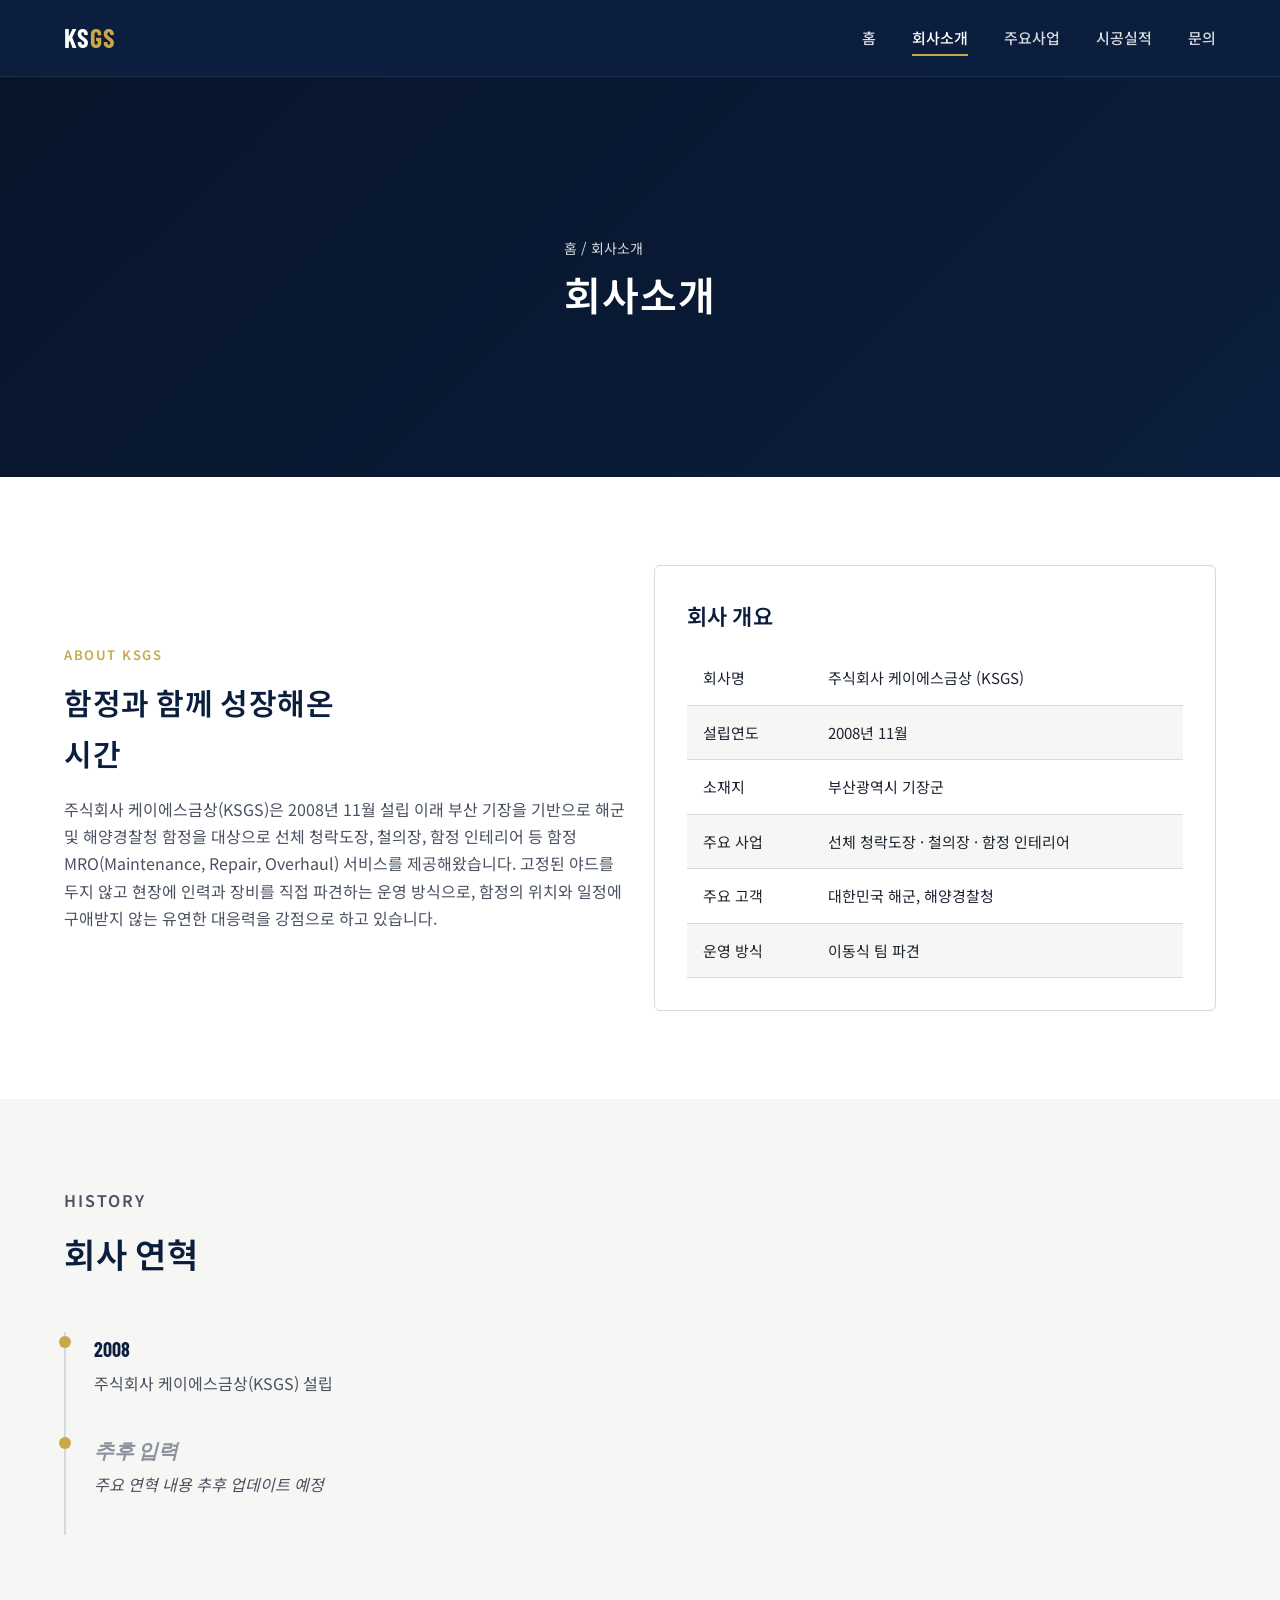
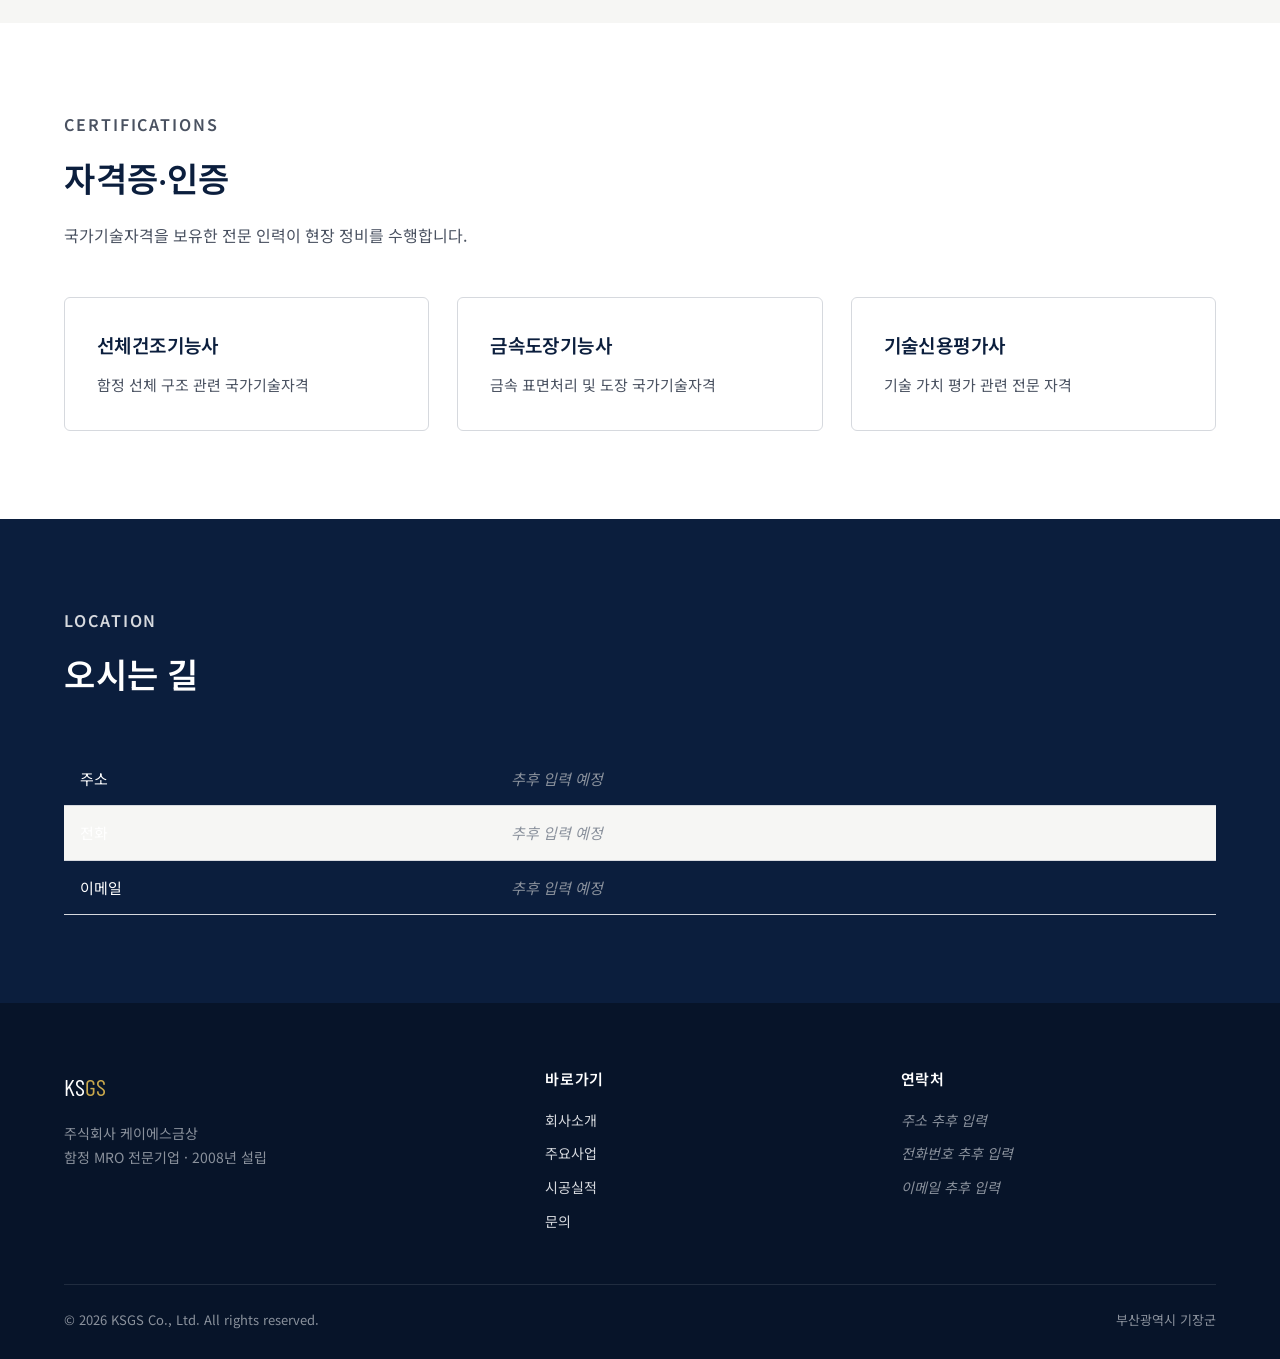
==== about.html @ 3a2d8950 "Add files via upload" ====
<!DOCTYPE html>
<html lang="ko">
<head>
<meta charset="UTF-8" />
<meta name="viewport" content="width=device-width, initial-scale=1.0" />
<title>회사소개 | KSGS</title>
<link rel="preconnect" href="https://fonts.googleapis.com">
<link href="https://fonts.googleapis.com/css2?family=Barlow+Condensed:wght@500;600;700&family=Noto+Sans+KR:wght@400;500;700&display=swap" rel="stylesheet">
<link rel="stylesheet" href="css/style.css">
</head>
<body>

<header class="site-header">
  <nav class="nav container">
    <a href="index.html" class="nav-logo">KS<span>GS</span></a>
    <ul class="nav-menu">
      <li><a href="index.html">홈</a></li>
      <li><a href="about.html">회사소개</a></li>
      <li><a href="business.html">주요사업</a></li>
      <li><a href="references.html">시공실적</a></li>
      <li><a href="contact.html">문의</a></li>
    </ul>
    <button class="nav-toggle" aria-label="메뉴 열기"><span></span><span></span><span></span></button>
  </nav>
</header>

<section class="page-banner banner-about">
  <div class="banner-inner">
    <p class="breadcrumb"><a href="index.html">홈</a> / 회사소개</p>
    <h1>회사소개</h1>
  </div>
</section>

<section>
  <div class="container grid grid-2" style="align-items:center;">
    <div>
      <p class="section-eyebrow">ABOUT KSGS</p>
      <h2 style="font-size:30px; margin-bottom:16px;">함정과 함께 성장해온<br>시간</h2>
      <p style="color:var(--gray-700);">
        주식회사 케이에스금상(KSGS)은 2008년 11월 설립 이래 부산 기장을 기반으로 해군 및 해양경찰청 함정을 대상으로
        선체 청락도장, 철의장, 함정 인테리어 등 함정 MRO(Maintenance, Repair, Overhaul) 서비스를 제공해왔습니다.
        고정된 야드를 두지 않고 현장에 인력과 장비를 직접 파견하는 운영 방식으로,
        함정의 위치와 일정에 구애받지 않는 유연한 대응력을 강점으로 하고 있습니다.
      </p>
    </div>
    <div class="card">
      <h3 style="margin-bottom:16px;">회사 개요</h3>
      <table>
        <tr><td>회사명</td><td>주식회사 케이에스금상 (KSGS)</td></tr>
        <tr><td>설립연도</td><td>2008년 11월</td></tr>
        <tr><td>소재지</td><td>부산광역시 기장군</td></tr>
        <tr><td>주요 사업</td><td>선체 청락도장 · 철의장 · 함정 인테리어</td></tr>
        <tr><td>주요 고객</td><td>대한민국 해군, 해양경찰청</td></tr>
        <tr><td>운영 방식</td><td>이동식 팀 파견</td></tr>
      </table>
    </div>
  </div>
</section>

<section class="section-alt">
  <div class="container">
    <div class="section-head">
      <p class="section-eyebrow">HISTORY</p>
      <h2>회사 연혁</h2>
    </div>
    <div class="timeline">
      <div class="timeline-item">
        <div class="year">2008</div>
        <p>주식회사 케이에스금상(KSGS) 설립</p>
      </div>
      <div class="timeline-item">
        <div class="year tbd" style="color:var(--gray-500);">추후 입력</div>
        <p class="tbd">주요 연혁 내용 추후 업데이트 예정</p>
      </div>
    </div>
  </div>
</section>

<section>
  <div class="container">
    <div class="section-head">
      <p class="section-eyebrow">CERTIFICATIONS</p>
      <h2>자격증·인증</h2>
      <p>국가기술자격을 보유한 전문 인력이 현장 정비를 수행합니다.</p>
    </div>
    <div class="grid grid-3">
      <div class="card">
        <h3 style="font-size:19px;">선체건조기능사</h3>
        <p style="margin-top:8px;">함정 선체 구조 관련 국가기술자격</p>
      </div>
      <div class="card">
        <h3 style="font-size:19px;">금속도장기능사</h3>
        <p style="margin-top:8px;">금속 표면처리 및 도장 국가기술자격</p>
      </div>
      <div class="card">
        <h3 style="font-size:19px;">기술신용평가사</h3>
        <p style="margin-top:8px;">기술 가치 평가 관련 전문 자격</p>
      </div>
    </div>
  </div>
</section>

<section class="section-navy">
  <div class="container">
    <div class="section-head">
      <p class="section-eyebrow">LOCATION</p>
      <h2 style="color:var(--white);">오시는 길</h2>
    </div>
    <table>
      <tr><td>주소</td><td class="tbd">추후 입력 예정</td></tr>
      <tr><td>전화</td><td class="tbd">추후 입력 예정</td></tr>
      <tr><td>이메일</td><td class="tbd">추후 입력 예정</td></tr>
    </table>
  </div>
</section>

<footer class="site-footer">
  <div class="container">
    <div class="footer-grid">
      <div>
        <div class="footer-logo">KS<span>GS</span></div>
        <p style="font-size:14px; color:var(--gray-500);">주식회사 케이에스금상<br>함정 MRO 전문기업 · 2008년 설립</p>
      </div>
      <div class="footer-col">
        <h4>바로가기</h4>
        <ul>
          <li><a href="about.html">회사소개</a></li>
          <li><a href="business.html">주요사업</a></li>
          <li><a href="references.html">시공실적</a></li>
          <li><a href="contact.html">문의</a></li>
        </ul>
      </div>
      <div class="footer-col">
        <h4>연락처</h4>
        <ul>
          <li class="tbd">주소 추후 입력</li>
          <li class="tbd">전화번호 추후 입력</li>
          <li class="tbd">이메일 추후 입력</li>
        </ul>
      </div>
    </div>
    <div class="footer-bottom">
      <span>&copy; 2026 KSGS Co., Ltd. All rights reserved.</span>
      <span>부산광역시 기장군</span>
    </div>
  </div>
</footer>

<script src="js/main.js"></script>
</body>
</html>
---- css/style.css ----
/* ==========================================================================
   KSGS (주식회사 케이에스금상) 웹사이트 공통 스타일
   Primary: Navy #0B1E3D / Accent: Gold #C9A84C
   Fonts: Barlow Condensed(제목), Noto Sans KR(본문)
   ========================================================================== */

:root {
  --navy: #0B1E3D;
  --navy-light: #16305c;
  --navy-dark: #071429;
  --gold: #C9A84C;
  --gold-light: #dcc07a;
  --white: #ffffff;
  --off-white: #f6f6f4;
  --gray-100: #f0f1f3;
  --gray-300: #d6d9de;
  --gray-500: #8a919c;
  --gray-700: #4a5261;
  --text-main: #1c2431;
  --max-width: 1200px;
  --radius: 6px;
  --transition: 0.25s ease;
}

* { box-sizing: border-box; margin: 0; padding: 0; }

html { scroll-behavior: smooth; }

body {
  font-family: "Noto Sans KR", sans-serif;
  color: var(--text-main);
  background: var(--white);
  line-height: 1.7;
  font-size: 16px;
}

h1, h2, h3, h4, .headline {
  font-family: "Barlow Condensed", "Noto Sans KR", sans-serif;
  font-weight: 600;
  letter-spacing: 0.02em;
  color: var(--navy);
}

a { color: inherit; text-decoration: none; }
img { max-width: 100%; display: block; }
ul { list-style: none; }

.container {
  width: 100%;
  max-width: var(--max-width);
  margin: 0 auto;
  padding: 0 24px;
}

/* ---------- 버튼 ---------- */
.btn {
  display: inline-block;
  padding: 12px 28px;
  border-radius: var(--radius);
  font-weight: 600;
  font-size: 15px;
  transition: background var(--transition), color var(--transition), border-color var(--transition);
  border: 1px solid transparent;
  cursor: pointer;
}
.btn-primary {
  background: var(--gold);
  color: var(--navy);
}
.btn-primary:hover { background: var(--gold-light); }
.btn-outline {
  background: transparent;
  color: var(--white);
  border-color: rgba(255,255,255,0.55);
}
.btn-outline:hover { border-color: var(--gold); color: var(--gold); }
.btn-outline-navy {
  background: transparent;
  color: var(--navy);
  border-color: var(--navy);
}
.btn-outline-navy:hover { background: var(--navy); color: var(--white); }

/* ---------- 헤더 / 네비게이션 ---------- */
.site-header {
  position: sticky;
  top: 0;
  z-index: 100;
  background: var(--navy);
  border-bottom: 1px solid rgba(255,255,255,0.08);
}
.nav {
  display: flex;
  align-items: center;
  justify-content: space-between;
  height: 76px;
}
.nav-logo {
  font-family: "Barlow Condensed", sans-serif;
  font-size: 26px;
  font-weight: 700;
  color: var(--white);
  letter-spacing: 0.04em;
}
.nav-logo span { color: var(--gold); }
.nav-menu {
  display: flex;
  gap: 36px;
}
.nav-menu a {
  color: var(--gray-300);
  font-size: 15px;
  font-weight: 500;
  padding: 6px 0;
  border-bottom: 2px solid transparent;
  transition: color var(--transition), border-color var(--transition);
}
.nav-menu a:hover,
.nav-menu a.active {
  color: var(--white);
  border-bottom-color: var(--gold);
}
.nav-toggle {
  display: none;
  flex-direction: column;
  gap: 5px;
  background: none;
  border: none;
  cursor: pointer;
  padding: 6px;
}
.nav-toggle span {
  width: 26px;
  height: 2px;
  background: var(--white);
}

@media (max-width: 860px) {
  .nav-menu {
    position: absolute;
    top: 76px;
    left: 0;
    right: 0;
    background: var(--navy);
    flex-direction: column;
    gap: 0;
    max-height: 0;
    overflow: hidden;
    transition: max-height var(--transition);
  }
  .nav-menu.open { max-height: 480px; }
  .nav-menu a {
    padding: 16px 24px;
    border-bottom: 1px solid rgba(255,255,255,0.08);
    width: 100%;
  }
  .nav-toggle { display: flex; }
}

/* ---------- 히어로 / 서브 페이지 상단 배너 ----------
   배경 이미지는 /assets/images/ 폴더에 아래 파일명으로 넣으면 자동 적용됩니다.
   ------------------------------------------------------------------- */
.hero,
.page-banner {
  position: relative;
  color: var(--white);
  background-color: var(--navy);
  background-size: cover;
  background-position: center;
  background-blend-mode: multiply;
}
.hero::before,
.page-banner::before {
  content: "";
  position: absolute;
  inset: 0;
  background: linear-gradient(135deg, rgba(7,20,41,0.92) 0%, rgba(11,30,61,0.75) 100%);
}
.hero-inner,
.banner-inner {
  position: relative;
  z-index: 1;
}

.hero {
  min-height: 560px;
  display: flex;
  align-items: center;
  background-image: url("../assets/images/hero-bg.jpg");
}
.hero-inner {
  max-width: var(--max-width);
  margin: 0 auto;
  padding: 100px 24px;
}
.hero-eyebrow {
  color: var(--gold);
  font-weight: 600;
  letter-spacing: 0.12em;
  font-size: 14px;
  margin-bottom: 18px;
}
.hero h1 {
  color: var(--white);
  font-size: 52px;
  line-height: 1.2;
  max-width: 720px;
  margin-bottom: 22px;
}
.hero p {
  color: var(--gray-300);
  font-size: 18px;
  max-width: 560px;
  margin-bottom: 34px;
}
.hero-actions { display: flex; gap: 14px; flex-wrap: wrap; }

.page-banner {
  min-height: 260px;
  display: flex;
  align-items: center;
}
.banner-inner { max-width: var(--max-width); margin: 0 auto; padding: 60px 24px; }
.page-banner h1 { color: var(--white); font-size: 40px; }
.page-banner .breadcrumb {
  color: var(--gray-300);
  font-size: 14px;
  margin-top: 12px;
}
.page-banner .breadcrumb a:hover { color: var(--gold); }

/* 페이지별 배경 이미지 지정 (파일을 assets/images 에 넣으면 자동 반영) */
.banner-about      { background-image: url("../assets/images/about-bg.jpg"); }
.banner-business    { background-image: url("../assets/images/business-bg.jpg"); }
.banner-products    { background-image: url("../assets/images/products-bg.jpg"); }
.banner-references  { background-image: url("../assets/images/references-bg.jpg"); }
.banner-certifications { background-image: url("../assets/images/certifications-bg.jpg"); }
.banner-partners    { background-image: url("../assets/images/partners-bg.jpg"); }
.banner-contact     { background-image: url("../assets/images/contact-bg.jpg"); }

/* ---------- 섹션 공통 ---------- */
section { padding: 88px 0; }
.section-alt { background: var(--off-white); }
.section-navy { background: var(--navy); color: var(--white); }
.section-navy h2, .section-navy h3 { color: var(--white); }

.section-head { margin-bottom: 48px; max-width: 640px; }
.section-eyebrow {
  color: var(--gold);
  font-weight: 600;
  font-size: 13px;
  letter-spacing: 0.12em;
  margin-bottom: 12px;
}
.section-head h2 { font-size: 34px; margin-bottom: 14px; }
.section-head p { color: var(--gray-700); font-size: 16px; }
.section-navy .section-head p { color: var(--gray-300); }

/* ---------- 그리드 / 카드 ---------- */
.grid { display: grid; gap: 28px; }
.grid-2 { grid-template-columns: repeat(2, 1fr); }
.grid-3 { grid-template-columns: repeat(3, 1fr); }
.grid-4 { grid-template-columns: repeat(4, 1fr); }

.card {
  background: var(--white);
  border: 1px solid var(--gray-300);
  border-radius: var(--radius);
  padding: 32px;
  transition: border-color var(--transition), transform var(--transition);
}
.card:hover { border-color: var(--gold); transform: translateY(-2px); }
.card h3 { font-size: 22px; margin-bottom: 10px; }
.card p { color: var(--gray-700); font-size: 15px; }
.card .card-num {
  font-family: "Barlow Condensed", sans-serif;
  color: var(--gray-300);
  font-size: 34px;
  font-weight: 700;
  margin-bottom: 14px;
}

/* ---------- 통계 ---------- */
.stats { display: flex; flex-wrap: wrap; gap: 40px; }
.stat { flex: 1; min-width: 160px; }
.stat .num {
  font-family: "Barlow Condensed", sans-serif;
  font-size: 44px;
  font-weight: 700;
  color: var(--gold);
}
.stat .label { color: var(--gray-300); font-size: 14px; margin-top: 6px; }

/* ---------- 테이블 ---------- */
table { width: 100%; border-collapse: collapse; }
th, td {
  text-align: left;
  padding: 14px 16px;
  border-bottom: 1px solid var(--gray-300);
  font-size: 15px;
}
th {
  background: var(--navy);
  color: var(--white);
  font-weight: 600;
  font-family: "Barlow Condensed", sans-serif;
  letter-spacing: 0.03em;
}
tr:nth-child(even) td { background: var(--off-white); }

/* ---------- 타임라인 ---------- */
.timeline { position: relative; padding-left: 28px; border-left: 2px solid var(--gray-300); }
.timeline-item { position: relative; padding-bottom: 36px; }
.timeline-item::before {
  content: "";
  position: absolute;
  left: -35px;
  top: 4px;
  width: 12px;
  height: 12px;
  border-radius: 50%;
  background: var(--gold);
}
.timeline-item .year {
  font-family: "Barlow Condensed", sans-serif;
  color: var(--navy);
  font-size: 20px;
  font-weight: 700;
}
.timeline-item p { color: var(--gray-700); margin-top: 4px; }

/* ---------- 폼 ---------- */
.form-group { margin-bottom: 20px; }
.form-group label {
  display: block;
  font-size: 14px;
  font-weight: 600;
  margin-bottom: 8px;
  color: var(--navy);
}
.form-group input,
.form-group select,
.form-group textarea {
  width: 100%;
  padding: 12px 14px;
  border: 1px solid var(--gray-300);
  border-radius: var(--radius);
  font-family: inherit;
  font-size: 15px;
  background: var(--white);
}
.form-group input:focus,
.form-group select:focus,
.form-group textarea:focus {
  outline: none;
  border-color: var(--gold);
}
.form-note { font-size: 13px; color: var(--gray-500); margin-top: 6px; }
.form-status { margin-top: 16px; font-size: 14px; display: none; }
.form-status.success { color: #1c7c3f; display: block; }
.form-status.error { color: #b3261e; display: block; }

/* ---------- 정보 미기재 안내 (연락처 플레이스홀더) ---------- */
.tbd {
  color: var(--gray-500);
  font-style: italic;
}

/* ---------- 푸터 ---------- */
.site-footer {
  background: var(--navy-dark);
  color: var(--gray-300);
  padding: 64px 0 28px;
}
.footer-grid {
  display: grid;
  grid-template-columns: 1.4fr 1fr 1fr;
  gap: 40px;
  margin-bottom: 40px;
}
.footer-logo {
  font-family: "Barlow Condensed", sans-serif;
  font-size: 24px;
  color: var(--white);
  margin-bottom: 14px;
}
.footer-logo span { color: var(--gold); }
.footer-col h4 {
  color: var(--white);
  font-size: 15px;
  margin-bottom: 16px;
  letter-spacing: 0.04em;
}
.footer-col ul li { margin-bottom: 10px; font-size: 14px; }
.footer-col a:hover { color: var(--gold); }
.footer-bottom {
  border-top: 1px solid rgba(255,255,255,0.1);
  padding-top: 24px;
  font-size: 13px;
  color: var(--gray-500);
  display: flex;
  justify-content: space-between;
  flex-wrap: wrap;
  gap: 10px;
}

/* ---------- 반응형 ---------- */
@media (max-width: 960px) {
  .hero h1 { font-size: 38px; }
  .grid-4 { grid-template-columns: repeat(2, 1fr); }
  .grid-3 { grid-template-columns: repeat(2, 1fr); }
  .grid-2 { grid-template-columns: 1fr; }
  .footer-grid { grid-template-columns: 1fr 1fr; }
}
@media (max-width: 600px) {
  .grid-4, .grid-3 { grid-template-columns: 1fr; }
  .hero h1 { font-size: 30px; }
  .hero p { font-size: 16px; }
  section { padding: 60px 0; }
  .footer-grid { grid-template-columns: 1fr; }
}
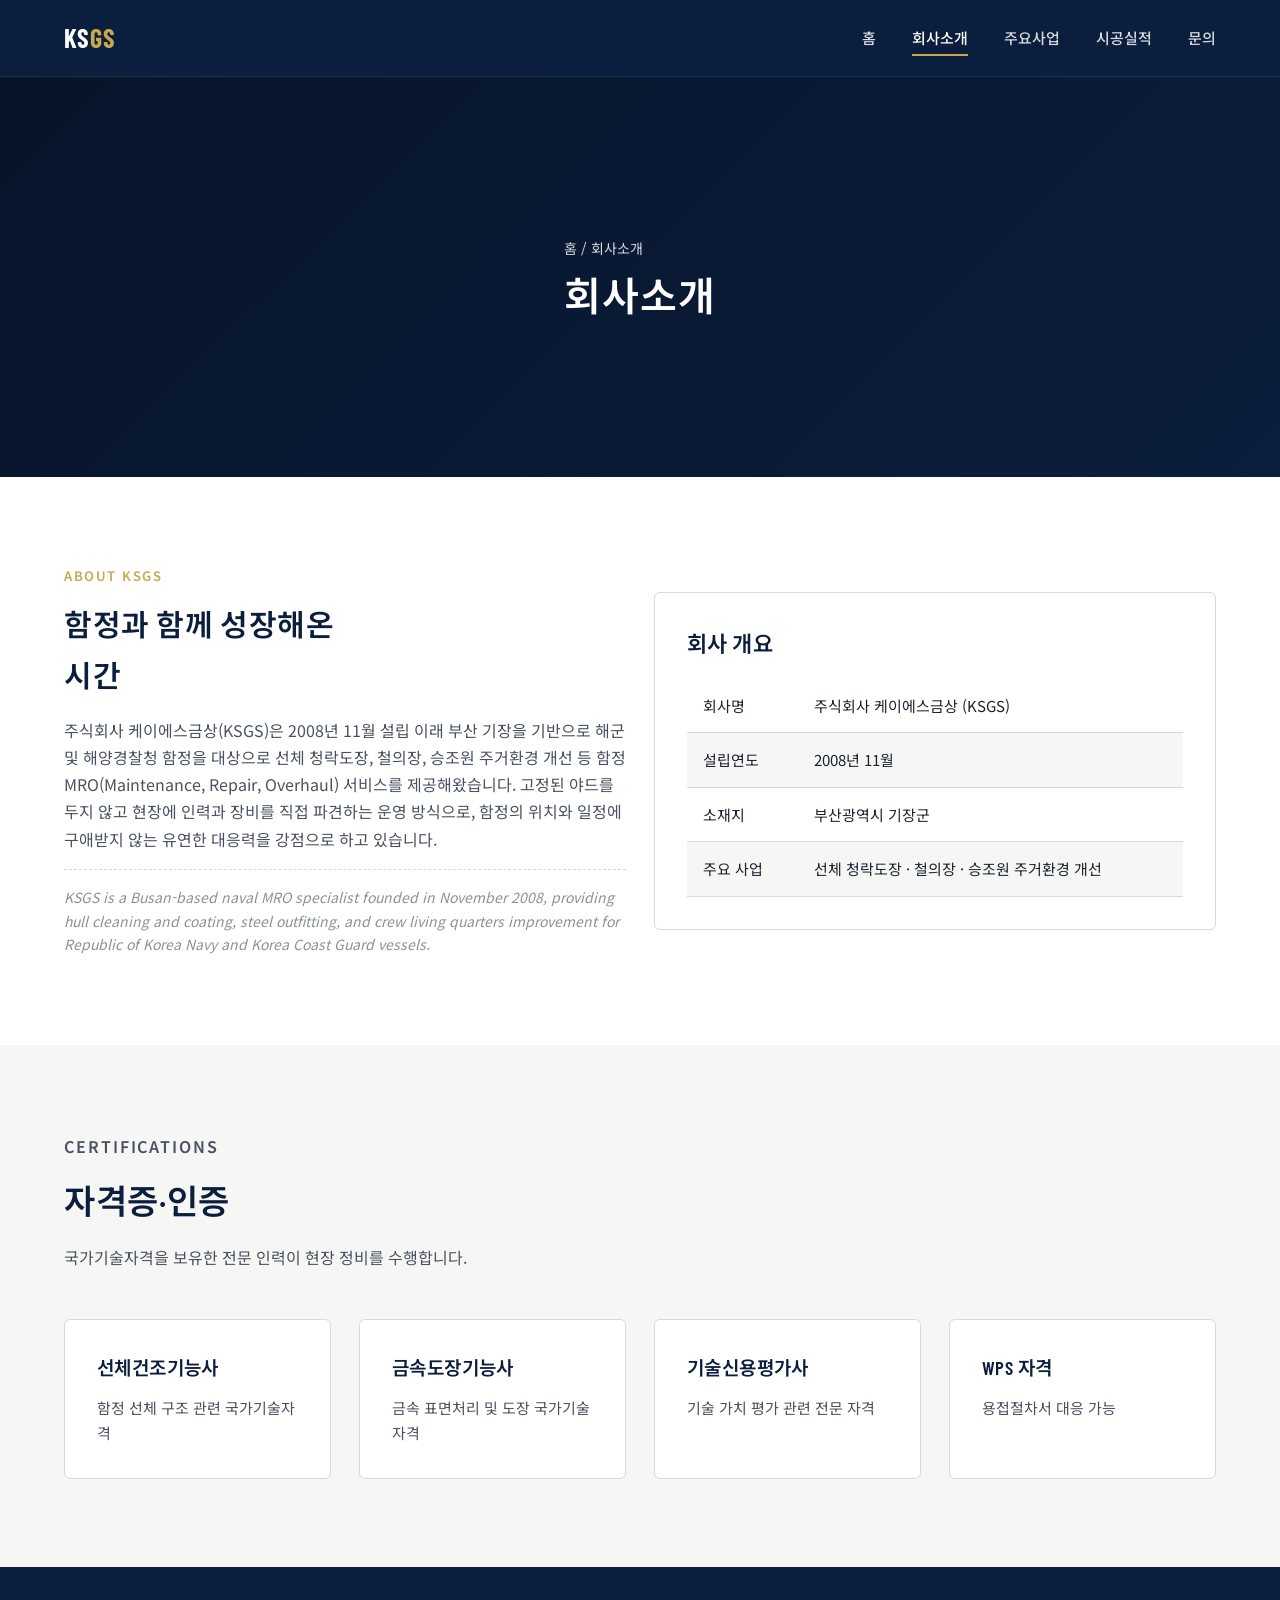
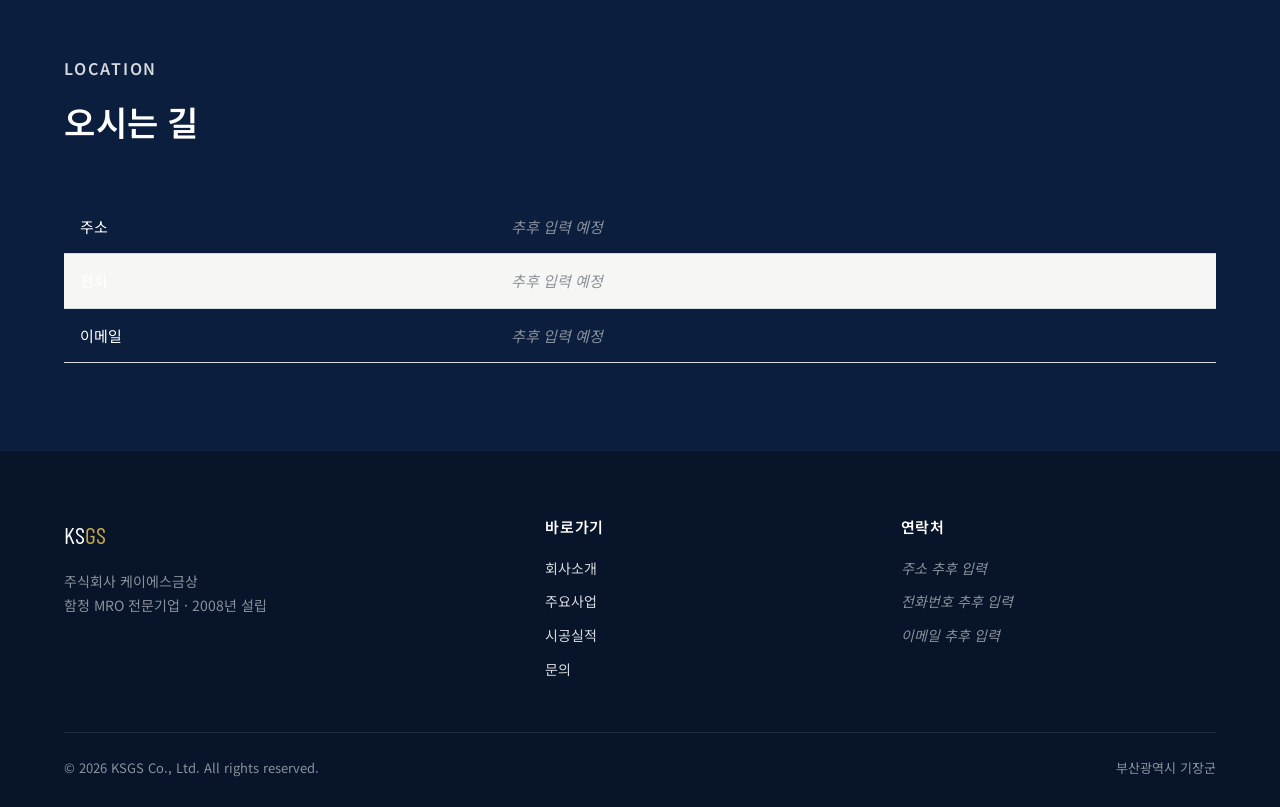
==== commit fe2572ce: "Add files via upload" ====
--- a/about.html
+++ b/about.html
@@ -38,9 +38,13 @@
       <h2 style="font-size:30px; margin-bottom:16px;">함정과 함께 성장해온<br>시간</h2>
       <p style="color:var(--gray-700);">
         주식회사 케이에스금상(KSGS)은 2008년 11월 설립 이래 부산 기장을 기반으로 해군 및 해양경찰청 함정을 대상으로
-        선체 청락도장, 철의장, 함정 인테리어 등 함정 MRO(Maintenance, Repair, Overhaul) 서비스를 제공해왔습니다.
+        선체 청락도장, 철의장, 승조원 주거환경 개선 등 함정 MRO(Maintenance, Repair, Overhaul) 서비스를 제공해왔습니다.
         고정된 야드를 두지 않고 현장에 인력과 장비를 직접 파견하는 운영 방식으로,
         함정의 위치와 일정에 구애받지 않는 유연한 대응력을 강점으로 하고 있습니다.
+      </p>
+      <p style="color:var(--gray-500); font-size:14px; font-style:italic; margin-top:16px; border-top:1px dashed var(--gray-300); padding-top:16px;">
+        KSGS is a Busan-based naval MRO specialist founded in November 2008, providing hull cleaning and coating,
+        steel outfitting, and crew living quarters improvement for Republic of Korea Navy and Korea Coast Guard vessels.
       </p>
     </div>
     <div class="card">
@@ -49,9 +53,7 @@
         <tr><td>회사명</td><td>주식회사 케이에스금상 (KSGS)</td></tr>
         <tr><td>설립연도</td><td>2008년 11월</td></tr>
         <tr><td>소재지</td><td>부산광역시 기장군</td></tr>
-        <tr><td>주요 사업</td><td>선체 청락도장 · 철의장 · 함정 인테리어</td></tr>
-        <tr><td>주요 고객</td><td>대한민국 해군, 해양경찰청</td></tr>
-        <tr><td>운영 방식</td><td>이동식 팀 파견</td></tr>
+        <tr><td>주요 사업</td><td>선체 청락도장 · 철의장 · 승조원 주거환경 개선</td></tr>
       </table>
     </div>
   </div>
@@ -60,30 +62,11 @@
 <section class="section-alt">
   <div class="container">
     <div class="section-head">
-      <p class="section-eyebrow">HISTORY</p>
-      <h2>회사 연혁</h2>
-    </div>
-    <div class="timeline">
-      <div class="timeline-item">
-        <div class="year">2008</div>
-        <p>주식회사 케이에스금상(KSGS) 설립</p>
-      </div>
-      <div class="timeline-item">
-        <div class="year tbd" style="color:var(--gray-500);">추후 입력</div>
-        <p class="tbd">주요 연혁 내용 추후 업데이트 예정</p>
-      </div>
-    </div>
-  </div>
-</section>
-
-<section>
-  <div class="container">
-    <div class="section-head">
       <p class="section-eyebrow">CERTIFICATIONS</p>
       <h2>자격증·인증</h2>
       <p>국가기술자격을 보유한 전문 인력이 현장 정비를 수행합니다.</p>
     </div>
-    <div class="grid grid-3">
+    <div class="grid grid-4">
       <div class="card">
         <h3 style="font-size:19px;">선체건조기능사</h3>
         <p style="margin-top:8px;">함정 선체 구조 관련 국가기술자격</p>
@@ -95,6 +78,10 @@
       <div class="card">
         <h3 style="font-size:19px;">기술신용평가사</h3>
         <p style="margin-top:8px;">기술 가치 평가 관련 전문 자격</p>
+      </div>
+      <div class="card">
+        <h3 style="font-size:19px;">WPS 자격</h3>
+        <p style="margin-top:8px;">용접절차서 대응 가능</p>
       </div>
     </div>
   </div>
--- a/css/style.css
+++ b/css/style.css
@@ -186,7 +186,7 @@
   min-height: 560px;
   display: flex;
   align-items: center;
-  background-image: url("../assets/images/hero-bg.jpg");
+  background-image: url("../hero-bg.jpg");
 }
 .hero-inner {
   max-width: var(--max-width);
@@ -230,13 +230,13 @@
 .page-banner .breadcrumb a:hover { color: var(--gold); }
 
 /* 페이지별 배경 이미지 지정 (파일을 assets/images 에 넣으면 자동 반영) */
-.banner-about      { background-image: url("../assets/images/about-bg.jpg"); }
-.banner-business    { background-image: url("../assets/images/business-bg.jpg"); }
-.banner-products    { background-image: url("../assets/images/products-bg.jpg"); }
-.banner-references  { background-image: url("../assets/images/references-bg.jpg"); }
-.banner-certifications { background-image: url("../assets/images/certifications-bg.jpg"); }
-.banner-partners    { background-image: url("../assets/images/partners-bg.jpg"); }
-.banner-contact     { background-image: url("../assets/images/contact-bg.jpg"); }
+.banner-about      { background-image: url("../about-bg.jpg"); }
+.banner-business    { background-image: url("../business-bg.jpg"); }
+.banner-products    { background-image: url("../products-bg.jpg"); }
+.banner-references  { background-image: url("../references-bg.jpg"); }
+.banner-certifications { background-image: url("../certifications-bg.jpg"); }
+.banner-partners    { background-image: url("../partners-bg.jpg"); }
+.banner-contact     { background-image: url("../contact-bg.jpg"); }
 
 /* ---------- 섹션 공통 ---------- */
 section { padding: 88px 0; }
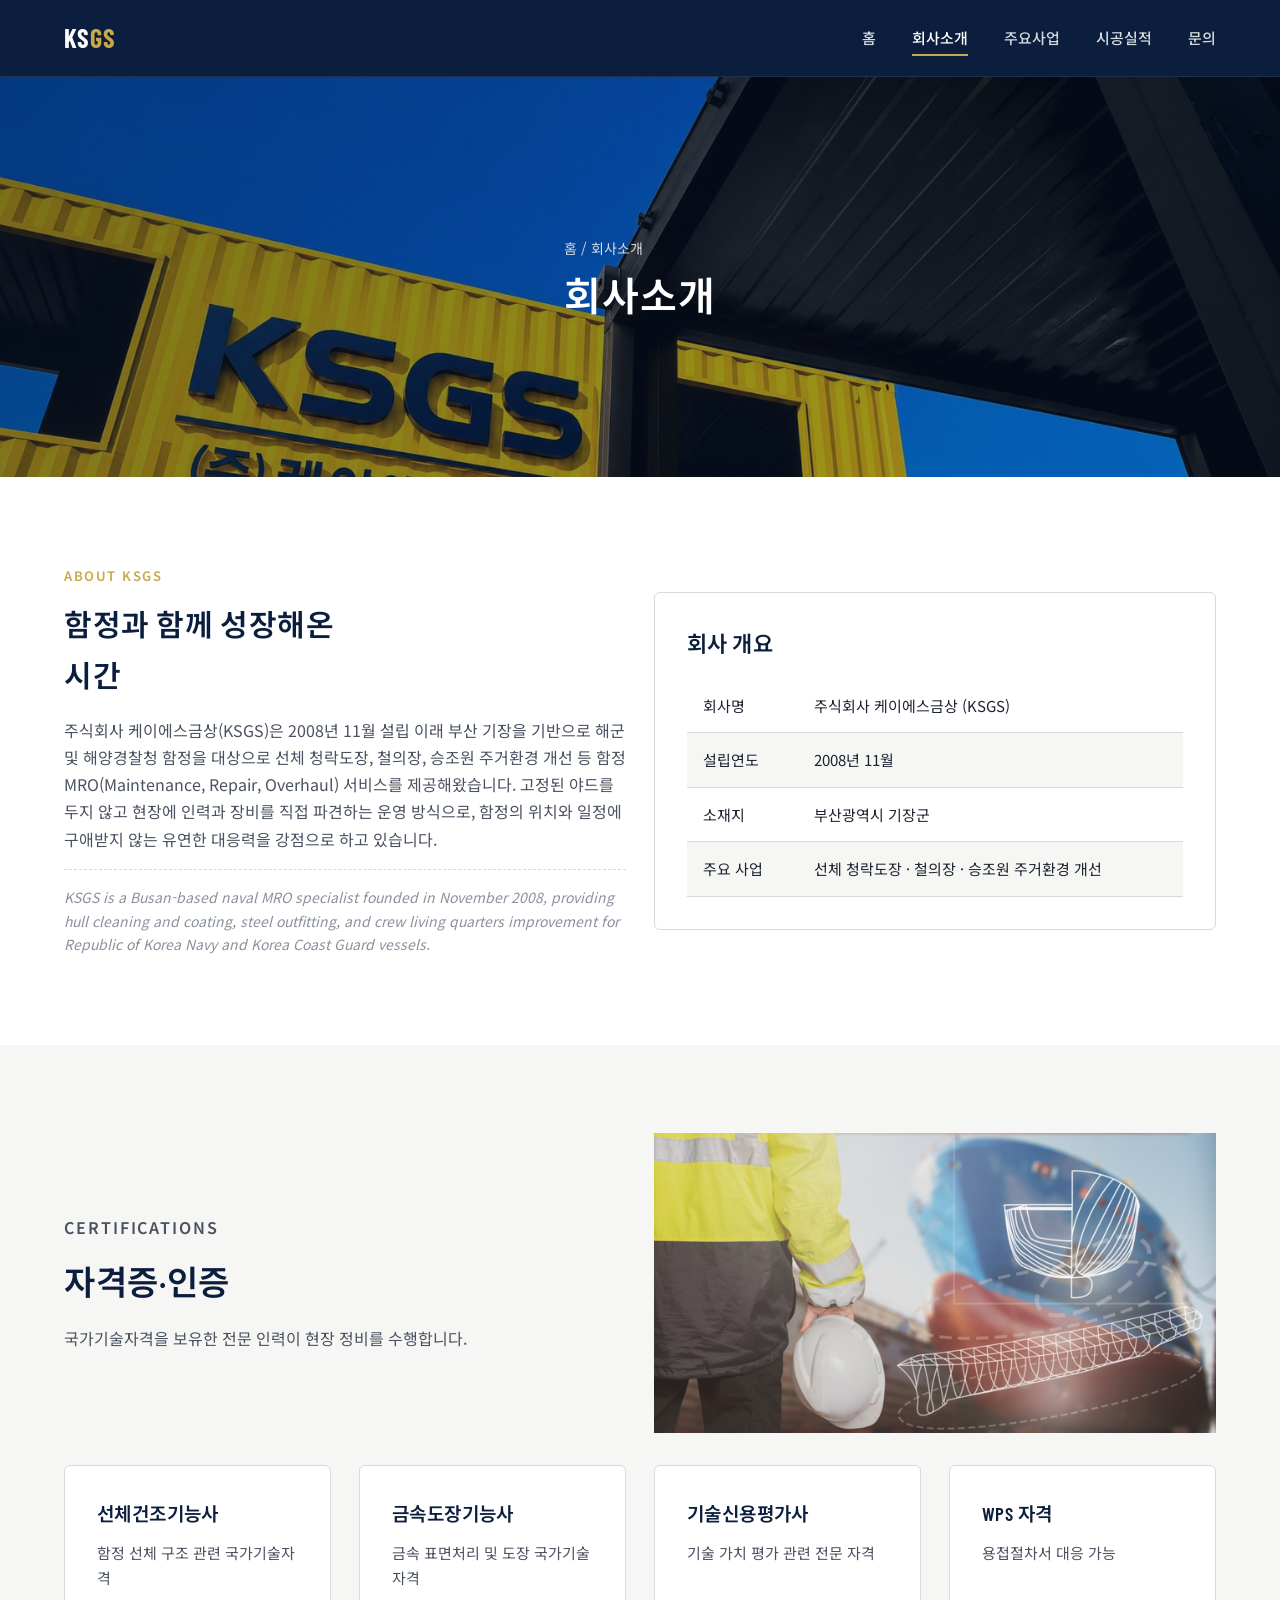
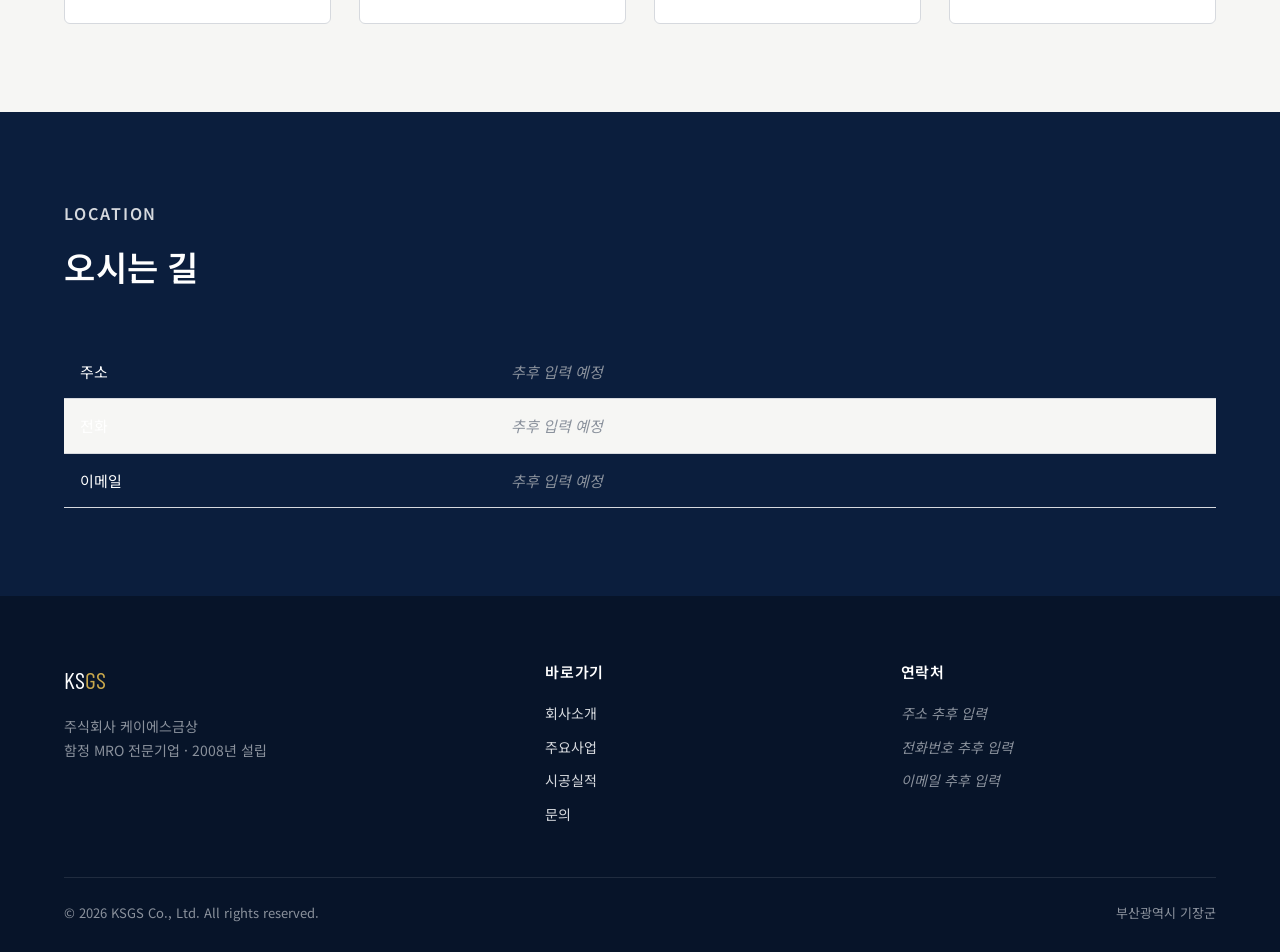
==== commit 487d8fae: "Add files via upload" ====
--- a/about.html
+++ b/about.html
@@ -61,10 +61,13 @@
 
 <section class="section-alt">
   <div class="container">
-    <div class="section-head">
-      <p class="section-eyebrow">CERTIFICATIONS</p>
-      <h2>자격증·인증</h2>
-      <p>국가기술자격을 보유한 전문 인력이 현장 정비를 수행합니다.</p>
+    <div class="grid grid-2" style="align-items:center; margin-bottom:32px;">
+      <div class="section-head" style="margin-bottom:0;">
+        <p class="section-eyebrow">CERTIFICATIONS</p>
+        <h2>자격증·인증</h2>
+        <p>국가기술자격을 보유한 전문 인력이 현장 정비를 수행합니다.</p>
+      </div>
+      <img src="certifications.png" alt="자격증 및 인증" style="width:100%; height:auto;">
     </div>
     <div class="grid grid-4">
       <div class="card">
--- a/css/style.css
+++ b/css/style.css
@@ -167,14 +167,13 @@
   background-color: var(--navy);
   background-size: cover;
   background-position: center;
-  background-blend-mode: multiply;
 }
 .hero::before,
 .page-banner::before {
   content: "";
   position: absolute;
   inset: 0;
-  background: linear-gradient(135deg, rgba(7,20,41,0.92) 0%, rgba(11,30,61,0.75) 100%);
+  background: linear-gradient(135deg, rgba(7,20,41,0.55) 0%, rgba(11,30,61,0.35) 100%);
 }
 .hero-inner,
 .banner-inner {
@@ -256,6 +255,22 @@
 .section-head p { color: var(--gray-700); font-size: 16px; }
 .section-navy .section-head p { color: var(--gray-300); }
 
+/* ---------- 카드 내 상단 이미지 ----------
+   가로가 긴 사진(4:3 또는 16:9), 가로 800px 이상 권장.
+   박스 크기에 맞게 자동으로 채워서 잘라줍니다. 파일이 없으면 옅은 회색으로 표시됩니다.
+   ------------------------------------------------------------------- */
+.card-img {
+  height: 200px;
+  background-size: cover;
+  background-position: center;
+  background-color: var(--gray-100);
+  margin: -32px -32px 20px -32px;
+  border-radius: var(--radius) var(--radius) 0 0;
+}
+.card-img-hull      { background-image: url("../hull-bg.jpg"); }
+.card-img-outfit    { background-image: url("../outfit-bg.jpg"); }
+.card-img-interior  { background-image: url("../interior-bg.jpg"); }
+
 /* ---------- 그리드 / 카드 ---------- */
 .grid { display: grid; gap: 28px; }
 .grid-2 { grid-template-columns: repeat(2, 1fr); }
@@ -267,6 +282,7 @@
   border: 1px solid var(--gray-300);
   border-radius: var(--radius);
   padding: 32px;
+  overflow: hidden;
   transition: border-color var(--transition), transform var(--transition);
 }
 .card:hover { border-color: var(--gold); transform: translateY(-2px); }
